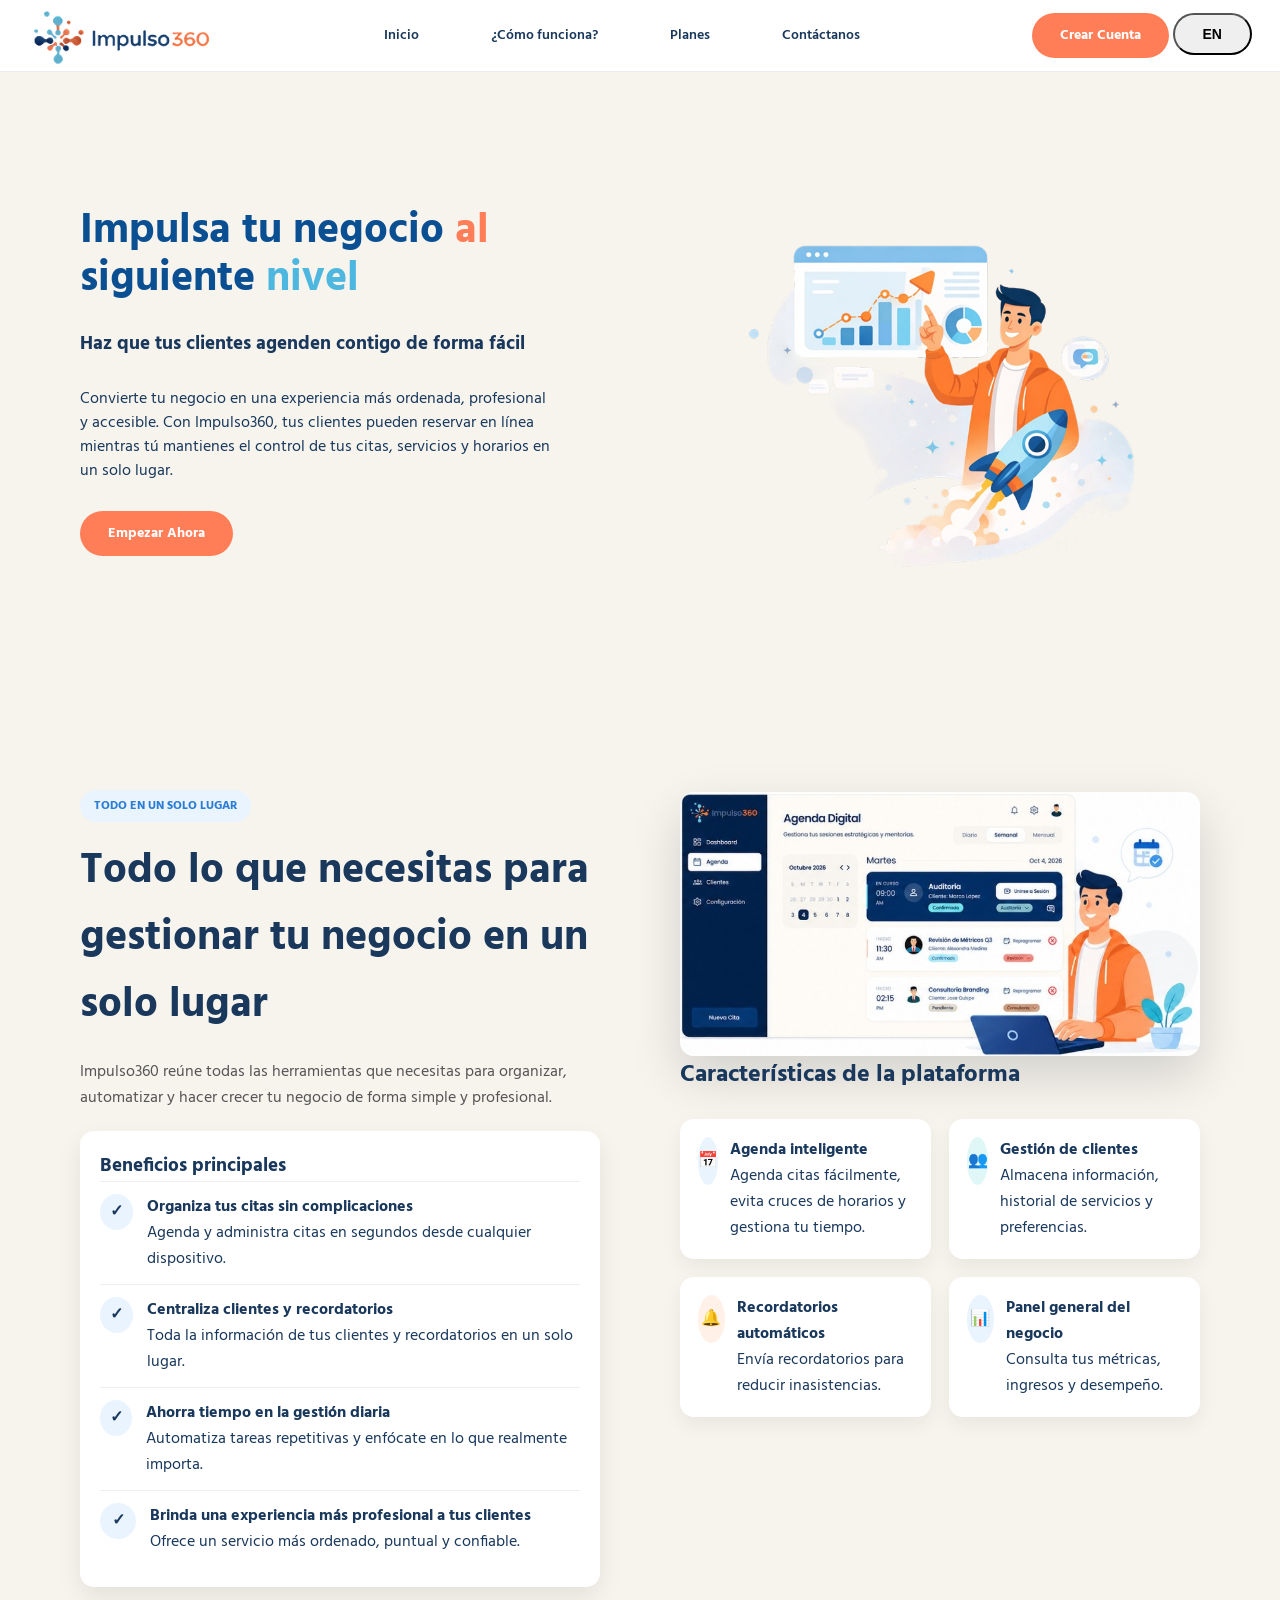
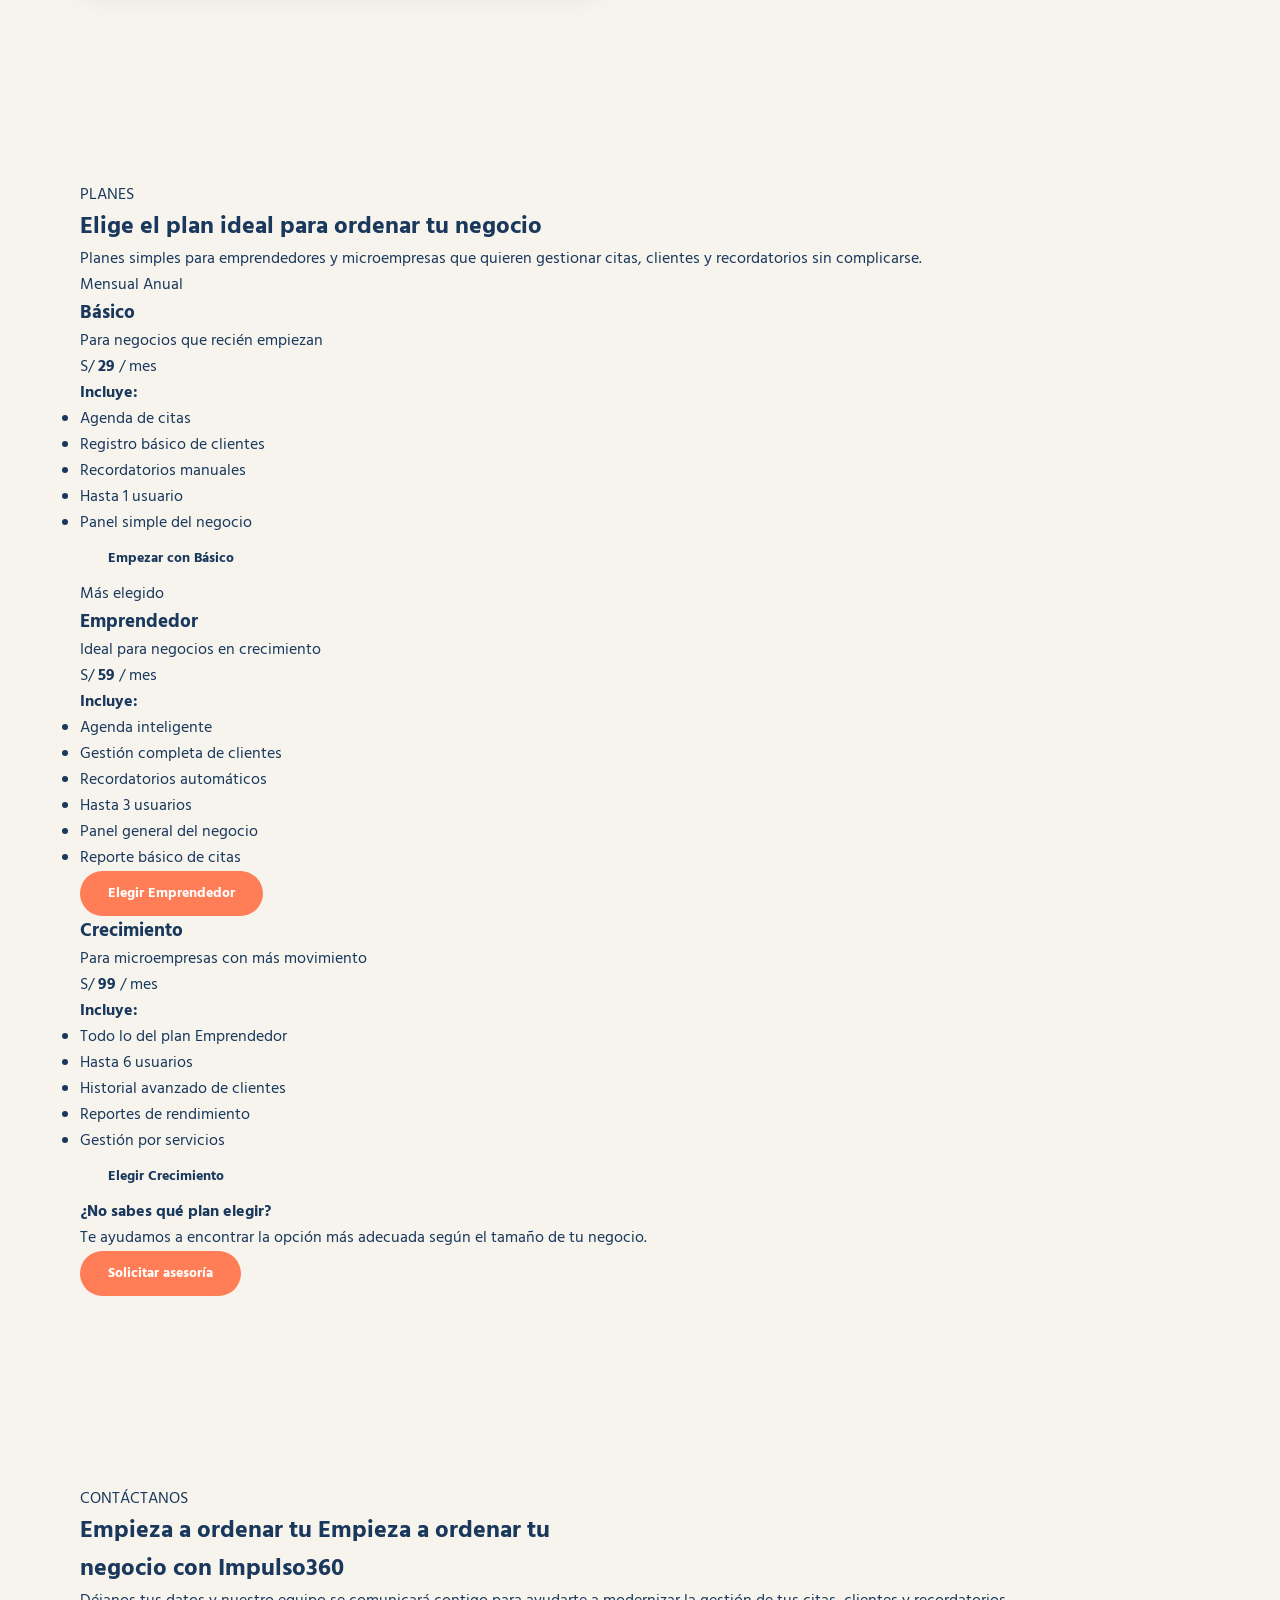
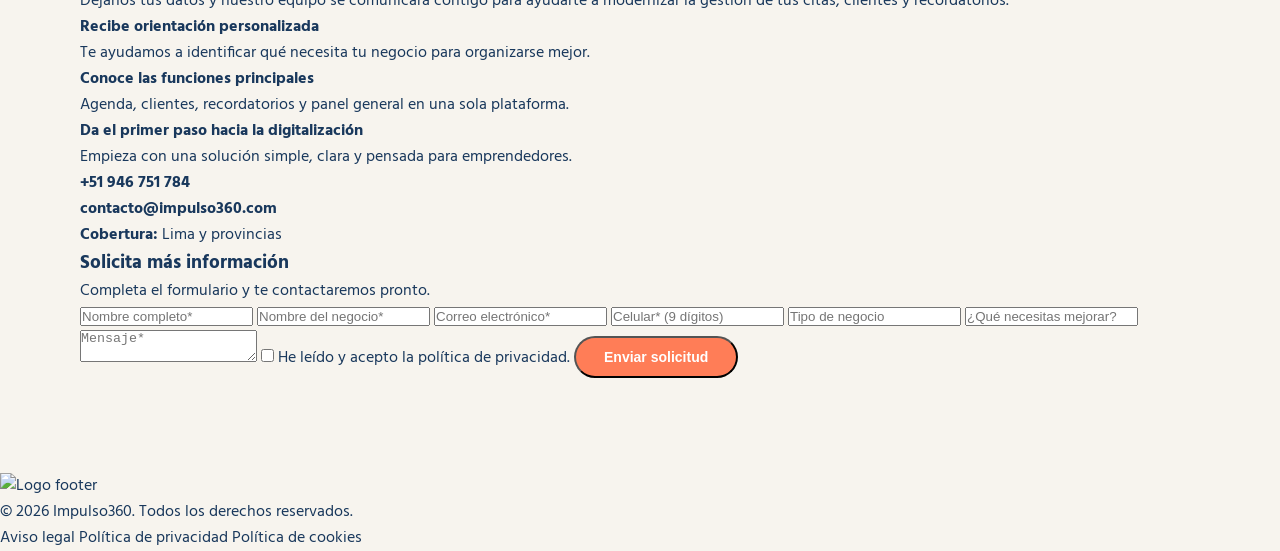
==== index.html @ ff47ceb7 "feat(conection): connected the landing page with the app" ====
<!DOCTYPE html>
<html lang="es">
<head>
  <meta charset="UTF-8" />
  <meta name="viewport" content="width=device-width, initial-scale=1.0" />
  <title>Impulso360</title>
  <link href="https://fonts.googleapis.com/css2?family=Inter:wght@400;600;700;800&display=swap" rel="stylesheet">

  <link rel="stylesheet" href="iniciolanding.css" />
</head>

<body>

  <header class="header">
    <div class="logo">
      <img src="assets/img/logoimpulso360azul.png" alt="Logo Impulso360">
    </div>

    <nav class="nav">
      <a href="#inicio" data-i18n="nav_home">Inicio</a>
      <a href="#como-funciona" data-i18n="nav_how">¿Cómo funciona?</a>
      <a href="#planes" data-i18n="nav_plans">Planes</a>
      <a href="#contactanos" data-i18n="nav_contact">Contáctanos</a>
    </nav>

    <div class="header-actions">
      <a href="https://impulso360-frontend.vercel.app/login" class="btn btn-primary" data-i18n="btn_signup">Crear Cuenta</a>
      <button id="lang-toggle" class="btn btn-outline" type="button" onclick="toggleLanguage()">EN</button>
      
    </div>
  </header>

  <main>

    <section class="hero section" id="inicio">
      <div class="hero-text">
        <h1>
          <span data-i18n="hero_title_1">Impulsa tu negocio</span>
          <span class="accent-orange" data-i18n="hero_accent_al">al</span><br>
          <span data-i18n="hero_title_2">siguiente</span>
          <span class="accent-cyan" data-i18n="hero_accent_lvl">nivel</span>
        </h1>

        <h3 data-i18n="hero_subtitle">Haz que tus clientes agenden contigo de forma fácil</h3>

        <p data-i18n="hero_desc">
          Convierte tu negocio en una experiencia más ordenada, profesional y accesible. Con Impulso360, tus clientes pueden reservar en línea mientras tú mantienes el control de tus citas, servicios y horarios en un solo lugar.
        </p>

        <a href="#contactanos" class="btn btn-primary" data-i18n="btn_start">Empezar Ahora</a>
      </div>

      <div class="hero-image">
        <img src="assets/img/iniciolandingilustracionimpulso360.png" alt="Imagen principal">
      </div>
    </section>

    <section class="info" id="como-funciona">
      <div class="left">
        <span class="pill" data-i18n="pill_label">TODO EN UN SOLO LUGAR</span>

        <h1 class="title" data-i18n="info_title">
          Todo lo que necesitas para gestionar tu negocio en un solo lugar
        </h1>

        <p class="desc" data-i18n="info_desc">
          Impulso360 reúne todas las herramientas que necesitas para organizar, automatizar y hacer crecer tu negocio de forma simple y profesional.
        </p>

        <div class="card">
          <h3 data-i18n="benefits_heading">Beneficios principales</h3>

          <div class="item">
            <div class="check">✓</div>
            <div>
              <strong data-i18n="benefit_1_title">Organiza tus citas sin complicaciones</strong>
              <p data-i18n="benefit_1_text">Agenda y administra citas en segundos desde cualquier dispositivo.</p>
            </div>
          </div>

          <div class="item">
            <div class="check">✓</div>
            <div>
              <strong data-i18n="benefit_2_title">Centraliza clientes y recordatorios</strong>
              <p data-i18n="benefit_2_text">Toda la información de tus clientes y recordatorios en un solo lugar.</p>
            </div>
          </div>

          <div class="item">
            <div class="check">✓</div>
            <div>
              <strong data-i18n="benefit_3_title">Ahorra tiempo en la gestión diaria</strong>
              <p data-i18n="benefit_3_text">Automatiza tareas repetitivas y enfócate en lo que realmente importa.</p>
            </div>
          </div>

          <div class="item">
            <div class="check">✓</div>
            <div>
              <strong data-i18n="benefit_4_title">Brinda una experiencia más profesional a tus clientes</strong>
              <p data-i18n="benefit_4_text">Ofrece un servicio más ordenado, puntual y confiable.</p>
            </div>
          </div>
        </div>
      </div>

      <div class="right">
        <img src="assets/img/mockup.jpeg" class="mockup" alt="Mockup de la plataforma">

        <h2 data-i18n="features_heading">Características de la plataforma</h2>

        <div class="features">
          <div class="f">
            <div class="icon blue">📅</div>
            <div>
              <strong data-i18n="feature_1_title">Agenda inteligente</strong>
              <p data-i18n="feature_1_text">Agenda citas fácilmente, evita cruces de horarios y gestiona tu tiempo.</p>
            </div>
          </div>

          <div class="f">
            <div class="icon teal">👥</div>
            <div>
              <strong data-i18n="feature_2_title">Gestión de clientes</strong>
              <p data-i18n="feature_2_text">Almacena información, historial de servicios y preferencias.</p>
            </div>
          </div>

          <div class="f">
            <div class="icon orange">🔔</div>
            <div>
              <strong data-i18n="feature_3_title">Recordatorios automáticos</strong>
              <p data-i18n="feature_3_text">Envía recordatorios para reducir inasistencias.</p>
            </div>
          </div>

          <div class="f">
            <div class="icon blue">📊</div>
            <div>
              <strong data-i18n="feature_4_title">Panel general del negocio</strong>
              <p data-i18n="feature_4_text">Consulta tus métricas, ingresos y desempeño.</p>
            </div>
          </div>
        </div>
      </div>
    </section>

    <section class="plans section" id="planes">
      <div class="plans-header">
        <span class="section-label" data-i18n="section_plans">PLANES</span>

        <h2 data-i18n="plans_title">Elige el plan ideal para ordenar tu negocio</h2>

        <p data-i18n="plans_desc">
          Planes simples para emprendedores y microempresas que quieren gestionar citas, clientes y recordatorios sin complicarse.
        </p>

        <div class="toggle">
          <span class="active" data-i18n="toggle_monthly">Mensual</span>
          <span data-i18n="toggle_annual">Anual</span>
        </div>
      </div>

      <div class="plans-grid">
        <div class="plan-card">
          <h3 data-i18n="plan_basic_name">Básico</h3>
          <p data-i18n="plan_basic_tagline">Para negocios que recién empiezan</p>

          <div class="price">
            S/ <strong data-i18n="plan_basic_price">29</strong> <span data-i18n="plan_basic_period">/ mes</span>
          </div>

          <h4>Incluye:</h4>
          <ul>
            <li data-i18n="plan_basic_1">Agenda de citas</li>
            <li data-i18n="plan_basic_2">Registro básico de clientes</li>
            <li data-i18n="plan_basic_3">Recordatorios manuales</li>
            <li data-i18n="plan_basic_4">Hasta 1 usuario</li>
            <li data-i18n="plan_basic_5">Panel simple del negocio</li>
          </ul>

          <a href="#contactanos" class="btn btn-outline" data-i18n="btn_basic">Empezar con Básico</a>
        </div>

        <div class="plan-card featured">
          <span class="badge" data-i18n="plan_pro_badge">Más elegido</span>

          <h3 data-i18n="plan_pro_name">Emprendedor</h3>
          <p data-i18n="plan_pro_tagline">Ideal para negocios en crecimiento</p>

          <div class="price">
            S/ <strong data-i18n="plan_pro_price">59</strong> <span data-i18n="plan_pro_period">/ mes</span>
          </div>

          <h4>Incluye:</h4>
          <ul>
            <li data-i18n="plan_pro_1">Agenda inteligente</li>
            <li data-i18n="plan_pro_2">Gestión completa de clientes</li>
            <li data-i18n="plan_pro_3">Recordatorios automáticos</li>
            <li data-i18n="plan_pro_4">Hasta 3 usuarios</li>
            <li data-i18n="plan_pro_5">Panel general del negocio</li>
            <li data-i18n="plan_pro_6">Reporte básico de citas</li>
          </ul>

          <a href="#contactanos" class="btn btn-primary" data-i18n="btn_pro">Elegir Emprendedor</a>
        </div>

        <div class="plan-card">
          <h3 data-i18n="plan_grow_name">Crecimiento</h3>
          <p data-i18n="plan_grow_tagline">Para microempresas con más movimiento</p>

          <div class="price">
            S/ <strong data-i18n="plan_grow_price">99</strong> <span data-i18n="plan_grow_period">/ mes</span>
          </div>

          <h4>Incluye:</h4>
          <ul>
            <li data-i18n="plan_grow_1">Todo lo del plan Emprendedor</li>
            <li data-i18n="plan_grow_2">Hasta 6 usuarios</li>
            <li data-i18n="plan_grow_3">Historial avanzado de clientes</li>
            <li data-i18n="plan_grow_4">Reportes de rendimiento</li>
            <li data-i18n="plan_grow_5">Gestión por servicios</li>
          </ul>

          <a href="#contactanos" class="btn btn-outline" data-i18n="btn_grow">Elegir Crecimiento</a>
        </div>
      </div>

      <div class="help-box">
        <div class="help-icon"></div>
        <div class="help-text">
          <h4 data-i18n="help_title">¿No sabes qué plan elegir?</h4>
          <p data-i18n="help_desc">Te ayudamos a encontrar la opción más adecuada según el tamaño de tu negocio.</p>
        </div>
        <a href="#contactanos" class="btn btn-primary" data-i18n="btn_advisory">Solicitar asesoría</a>
      </div>
    </section>

    <section class="contact section" id="contactanos">
      <div class="contact-left">
        <span class="section-label" data-i18n="section_contact">CONTÁCTANOS</span>

          
        <h2 data-i18n="contact_title_1">Empieza a ordenar tu </span> Empieza a ordenar tu<br></h2>
        <h2 data-i18n="contact_title_2">negocio con Impulso360</h2> 


        <p data-i18n="contact_desc">
          Déjanos tus datos y nuestro equipo se comunicará contigo para ayudarte a modernizar la gestión de tus citas, clientes y recordatorios.
        </p>

        <div class="info-card">
          <div class="info-item">
            <div class="info-icon"></div>
            <div>
              <h4 data-i18n="contact_info_1_title">Recibe orientación personalizada</h4>
              <p data-i18n="contact_info_1_text">Te ayudamos a identificar qué necesita tu negocio para organizarse mejor.</p>
            </div>
          </div>

          <div class="info-item">
            <div class="info-icon"></div>
            <div>
              <h4 data-i18n="contact_info_2_title">Conoce las funciones principales</h4>
              <p data-i18n="contact_info_2_text">Agenda, clientes, recordatorios y panel general en una sola plataforma.</p>
            </div>
          </div>

          <div class="info-item">
            <div class="info-icon"></div>
            <div>
              <h4 data-i18n="contact_info_3_title">Da el primer paso hacia la digitalización</h4>
              <p data-i18n="contact_info_3_text">Empieza con una solución simple, clara y pensada para emprendedores.</p>
            </div>
          </div>
        </div>

        <div class="contact-data">
          <p><strong data-i18n="contact_phone">+51 946 751 784</strong></p>
          <p><strong data-i18n="contact_email">contacto@impulso360.com</strong></p>
          <p>
            <strong data-i18n="contact_coverage">Cobertura:</strong>
            <span data-i18n="contact_coverage_val">Lima y provincias</span>
          </p>
        </div>
      </div>

      <form class="contact-form">
        <h3 data-i18n="form_heading">Solicita más información</h3>
        <p data-i18n="form_subheading">Completa el formulario y te contactaremos pronto.</p>

        <input type="text" data-i18n="form_name" placeholder="Nombre completo*">
        <input type="text" data-i18n="form_business" placeholder="Nombre del negocio*">
        <input type="email" data-i18n="form_email" placeholder="Correo electrónico*">
        <input type="tel" data-i18n="form_phone" placeholder="Celular* (9 dígitos)">
        <input type="text" data-i18n="form_type" placeholder="Tipo de negocio">
        <input type="text" data-i18n="form_need" placeholder="¿Qué necesitas mejorar?">
        <textarea data-i18n="form_message" placeholder="Mensaje*"></textarea>

        <label class="checkbox">
          <input type="checkbox">
          <span data-i18n="form_privacy">He leído y acepto la política de privacidad.</span>
        </label>

        <button type="submit" class="btn btn-primary btn-full" data-i18n="btn_send">Enviar solicitud</button>
      </form>
    </section>

  </main>

  <footer class="footer">
    <div class="footer-logo">
      <img src="assets/img/logo2.png" alt="Logo footer">
    </div>

    <p data-i18n="footer_copy">© 2026 Impulso360. Todos los derechos reservados.</p>

    <div class="footer-links">
      <a href="#" data-i18n="footer_legal">Aviso legal</a>
      <a href="#" data-i18n="footer_privacy">Política de privacidad</a>
      <a href="#" data-i18n="footer_cookies">Política de cookies</a>
    </div>
  </footer>

  <script src="i18n.js"></script>
</body>
</html>
---- iniciolanding.css ----
/* ========================= */
/* FUENTE */
/* ========================= */
@import url('https://fonts.googleapis.com/css2?family=Hind:wght@300;400;500;600;700&display=swap');

:root {
  --blue: #0b4f93;
  --cyan: #4eb7df;
  --orange: #ff7d57;
  --cream: #f7f4ee;
  --text: #19385c;
  --white: #ffffff;
}

/* ========================= */
/* RESET */
/* ========================= */
* {
  margin: 0;
  padding: 0;
  box-sizing: border-box;
}

html {
  scroll-behavior: smooth;
}

body {
  font-family: 'Hind', sans-serif;
  background: var(--cream);
  color: var(--text);
}

img {
  display: block;
  max-width: 100%;
}

a {
  text-decoration: none;
  color: inherit;
}

/* ========================= */
/* HEADER */
/* ========================= */
.header {
  height: 72px;
  background: var(--white);
  border-bottom: 1px solid #e9edf2;
  display: flex;
  align-items: center;
  justify-content: space-between;
  padding: 0 28px;
}

.logo {
  width: 185px;
}

.nav {
  display: flex;
  gap: 72px;
  font-size: 14px;
  font-weight: 600;
}

.nav a:hover {
  color: var(--orange);
}

/* ========================= */
/* BOTONES */
/* ========================= */
.btn {
  display: inline-flex;
  align-items: center;
  justify-content: center;
  border-radius: 24px;
  font-weight: 700;
  font-size: 14px;
  padding: 11px 28px;
}

.btn-primary {
  background: var(--orange);
  color: #fff;
}

/* ========================= */
/* HERO (SECCIÓN 1) */
/* ========================= */
.section {
  padding: 95px 80px;
}

.hero {
  display: grid;
  grid-template-columns: 1fr 1fr;
  align-items: center;
  gap: 60px;
  min-height: 620px;
}

.hero-text {
  max-width: 470px;
}

.hero h1 {
  font-size: 42px;
  line-height: 1.12;
  margin-bottom: 26px;
  color: var(--blue);
}

.hero h3 {
  font-size: 19px;
  margin-bottom: 28px;
}

.hero p {
  font-size: 16px;
  line-height: 1.5;
  margin-bottom: 28px;
}

.accent-orange { color: var(--orange); }
.accent-cyan { color: var(--cyan); }

.hero-image {
  display: flex;
  justify-content: center;
}

.hero-image img {
  max-width: 430px;
}

/* ===================================================== */
/* SECCIÓN 2 (COMO FUNCIONA) */
/* ===================================================== */

.info {
  display: grid;
  grid-template-columns: 1fr 1fr;
  gap: 80px;
  max-width: 1200px;
  margin: 100px auto;
  padding: 0 40px;
}

/* LEFT */
.pill {
  background: #eaf4ff;
  color: #2b7cd3;
  padding: 6px 14px;
  border-radius: 20px;
  font-size: 12px;
  font-weight: 700;
}

.title {
  font-size: 42px;
  margin: 20px 0;
  font-weight: 800;
}

.grad {
  background: linear-gradient(90deg, #0b4f93, #4eb7df);
  -webkit-background-clip: text;
  color: transparent;
}

.grad2 {
  background: linear-gradient(90deg, #4eb7df, #ff7d57);
  -webkit-background-clip: text;
  color: transparent;
}

.desc {
  margin-bottom: 20px;
  color: #555;
}

/* CARD */
.card {
  background: white;
  border-radius: 14px;
  padding: 20px;
  box-shadow: 0 10px 25px rgba(0,0,0,0.08);
}

.item {
  display: flex;
  gap: 14px;
  padding: 12px 0;
  border-top: 1px solid #eee;
}

.check {
  width: 36px;
  height: 36px;
  background: #eaf4ff;
  border-radius: 50%;
  display: flex;
  align-items: center;
  justify-content: center;
  font-weight: bold;
}

.btn-orange {
  margin-top: 20px;
  background: var(--orange);
  padding: 12px 28px;
  border-radius: 25px;
  border: none;
  color: white;
}

/* RIGHT */
.mockup {
  width: 100%;
  border-radius: 14px;
  box-shadow: 0 20px 50px rgba(0,0,0,0.15);
}

.features {
  display: grid;
  grid-template-columns: 1fr 1fr;
  gap: 18px;
  margin-top: 25px;
}

.f {
  background: white;
  padding: 18px;
  border-radius: 14px;
  display: flex;
  gap: 12px;
  box-shadow: 0 8px 20px rgba(0,0,0,0.06);
}

.icon {
  width: 48px;
  height: 48px;
  border-radius: 50%;
  display:flex;
  align-items:center;
  justify-content:center;
}

.icon.blue { background:#eaf4ff; }
.icon.teal { background:#e0f7f8; }
.icon.orange { background:#fff0e8; }

/* ========================= */
/* RESPONSIVE */
/* ========================= */

@media (max-width: 1024px) {

  .nav {
    display: none;
  }

  .hero {
    grid-template-columns: 1fr;
    text-align: center;
  }

  .info {
    grid-template-columns: 1fr;
  }

}

@media (max-width: 600px) {

  .hero h1 {
    font-size: 34px;
  }

  .title {
    font-size: 32px;
  }

}
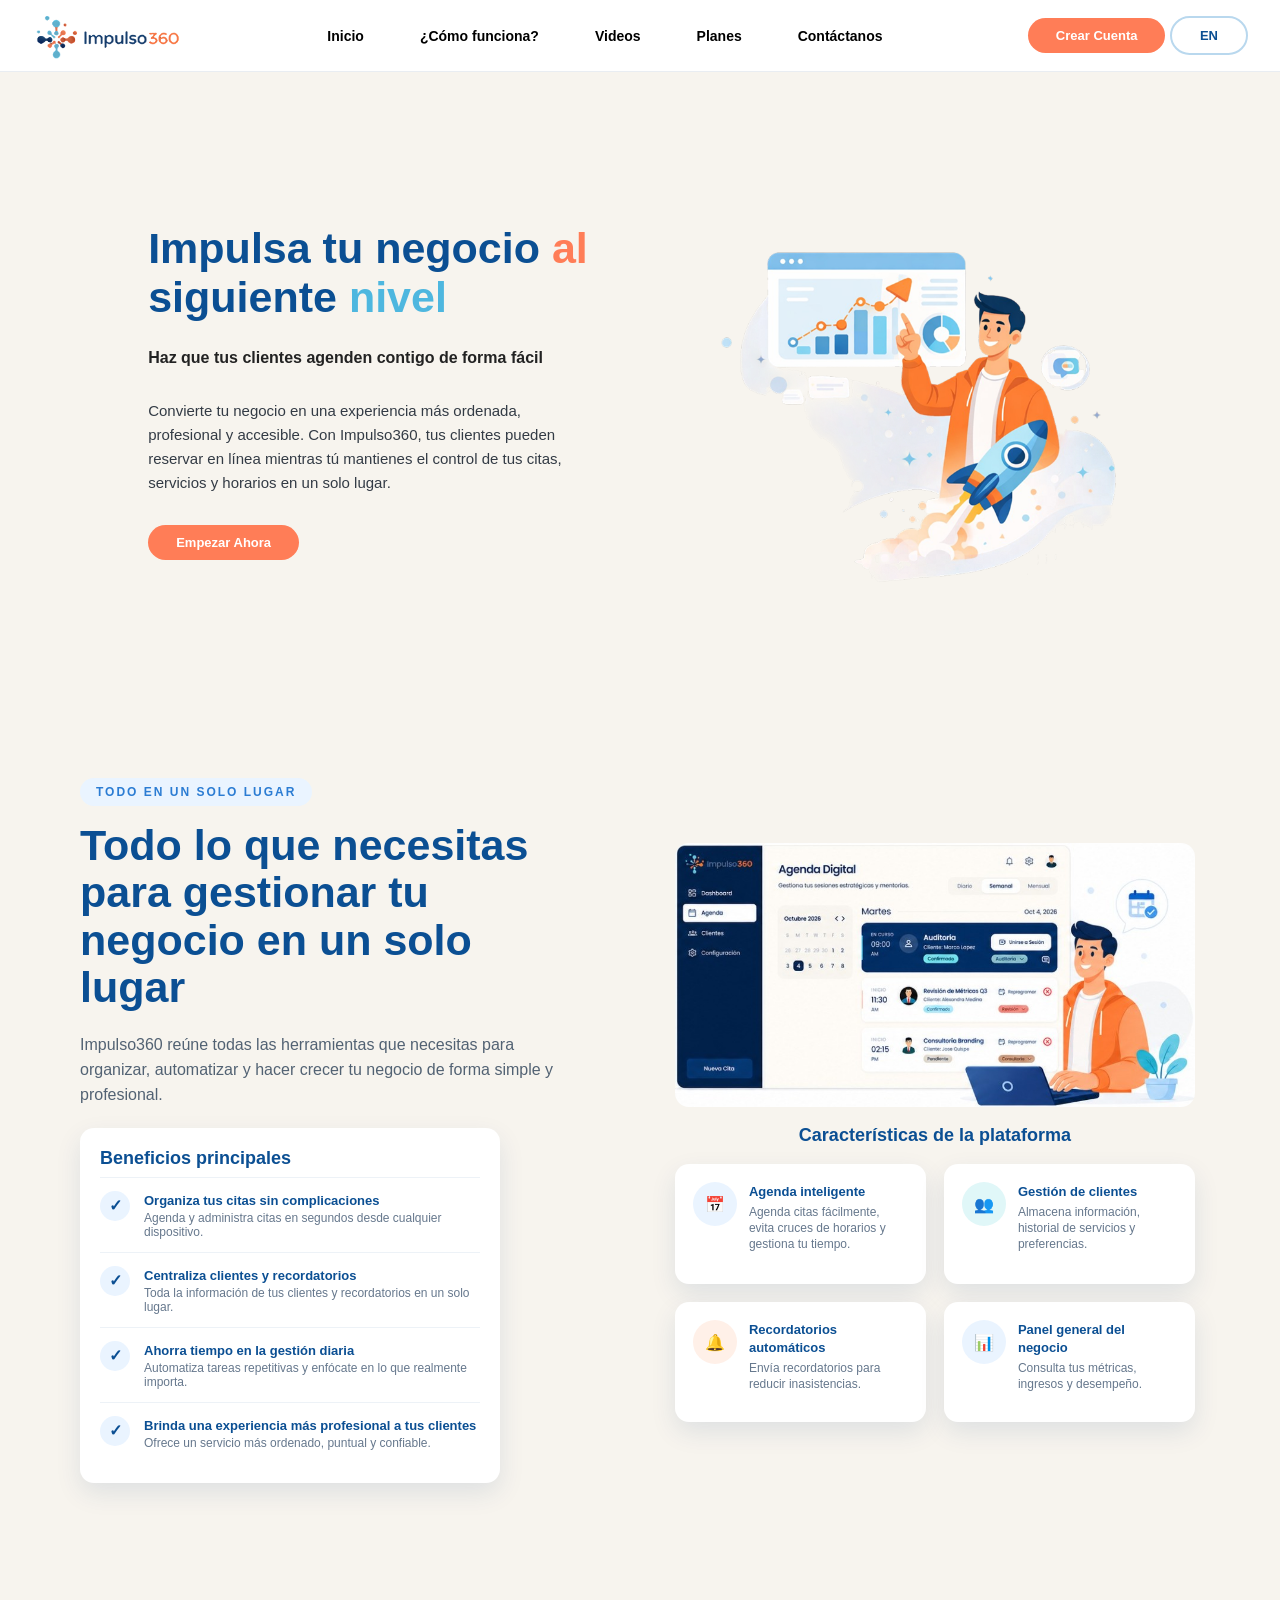
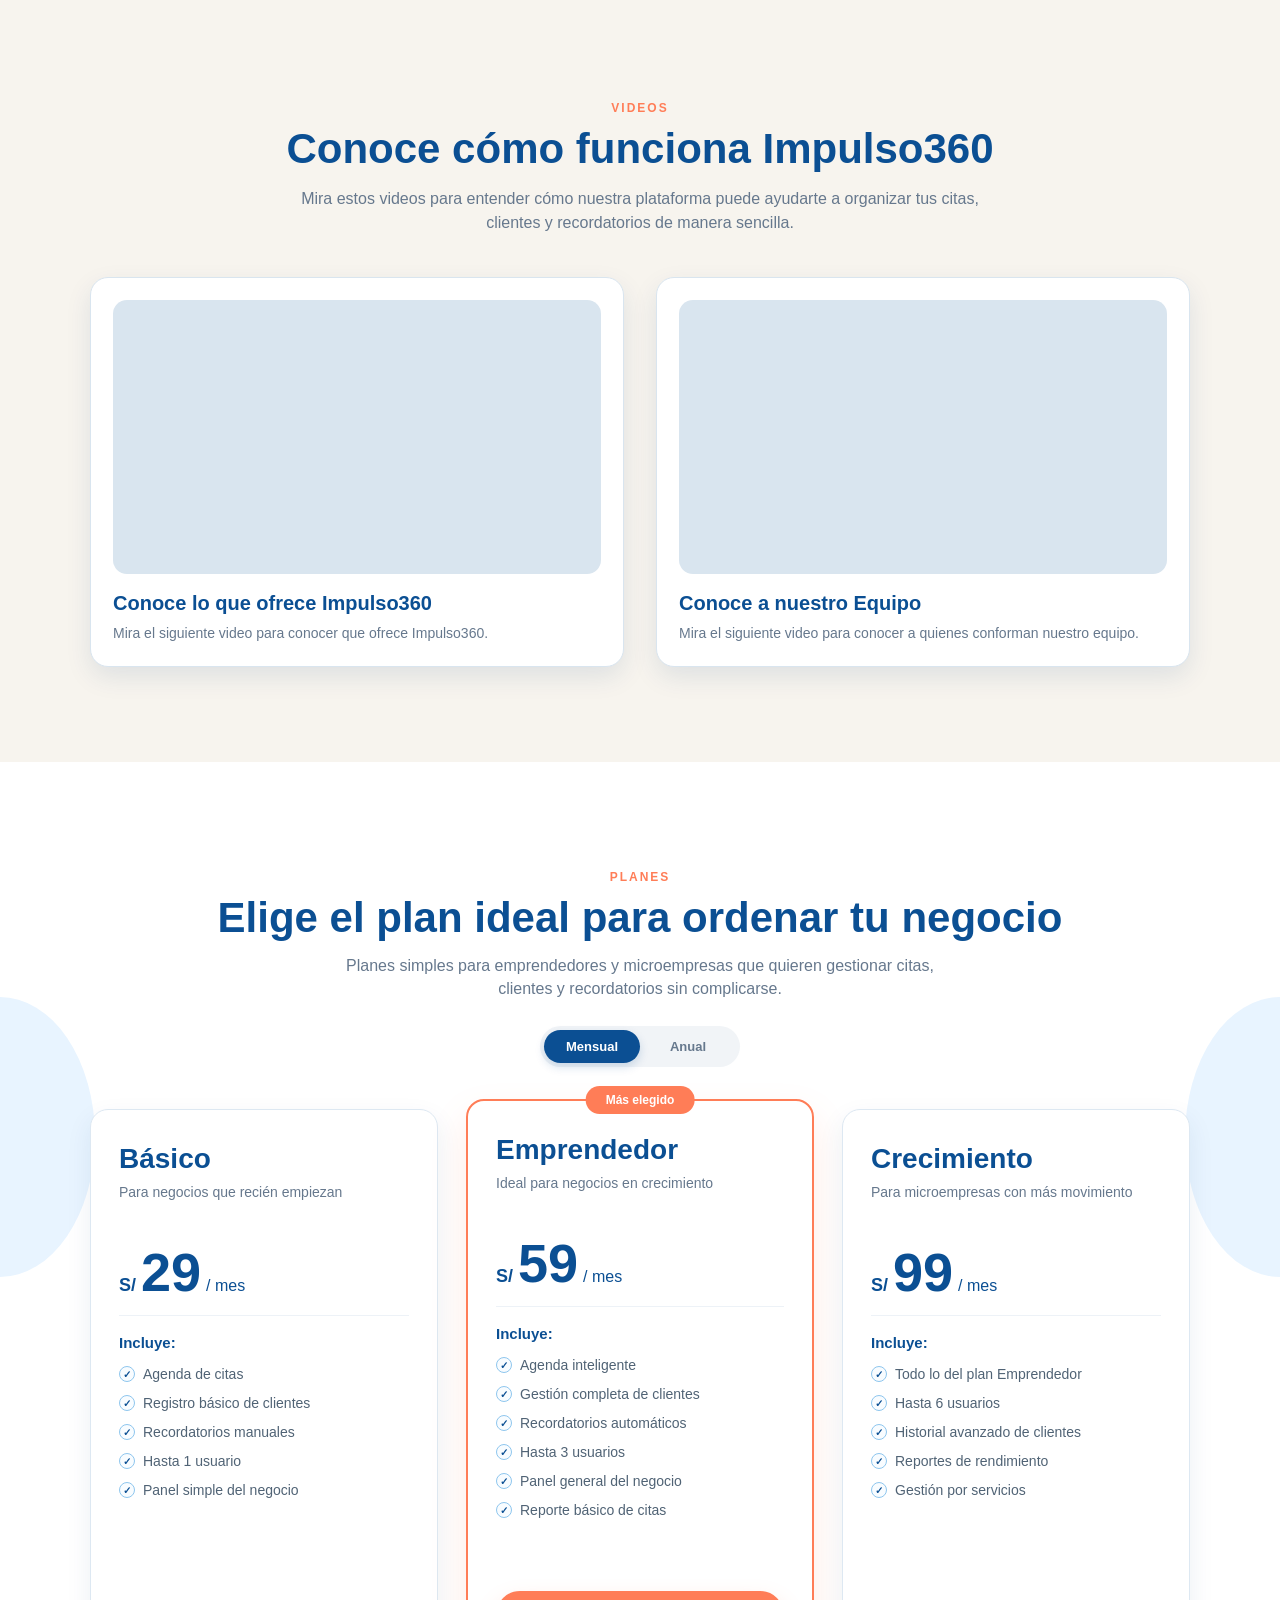
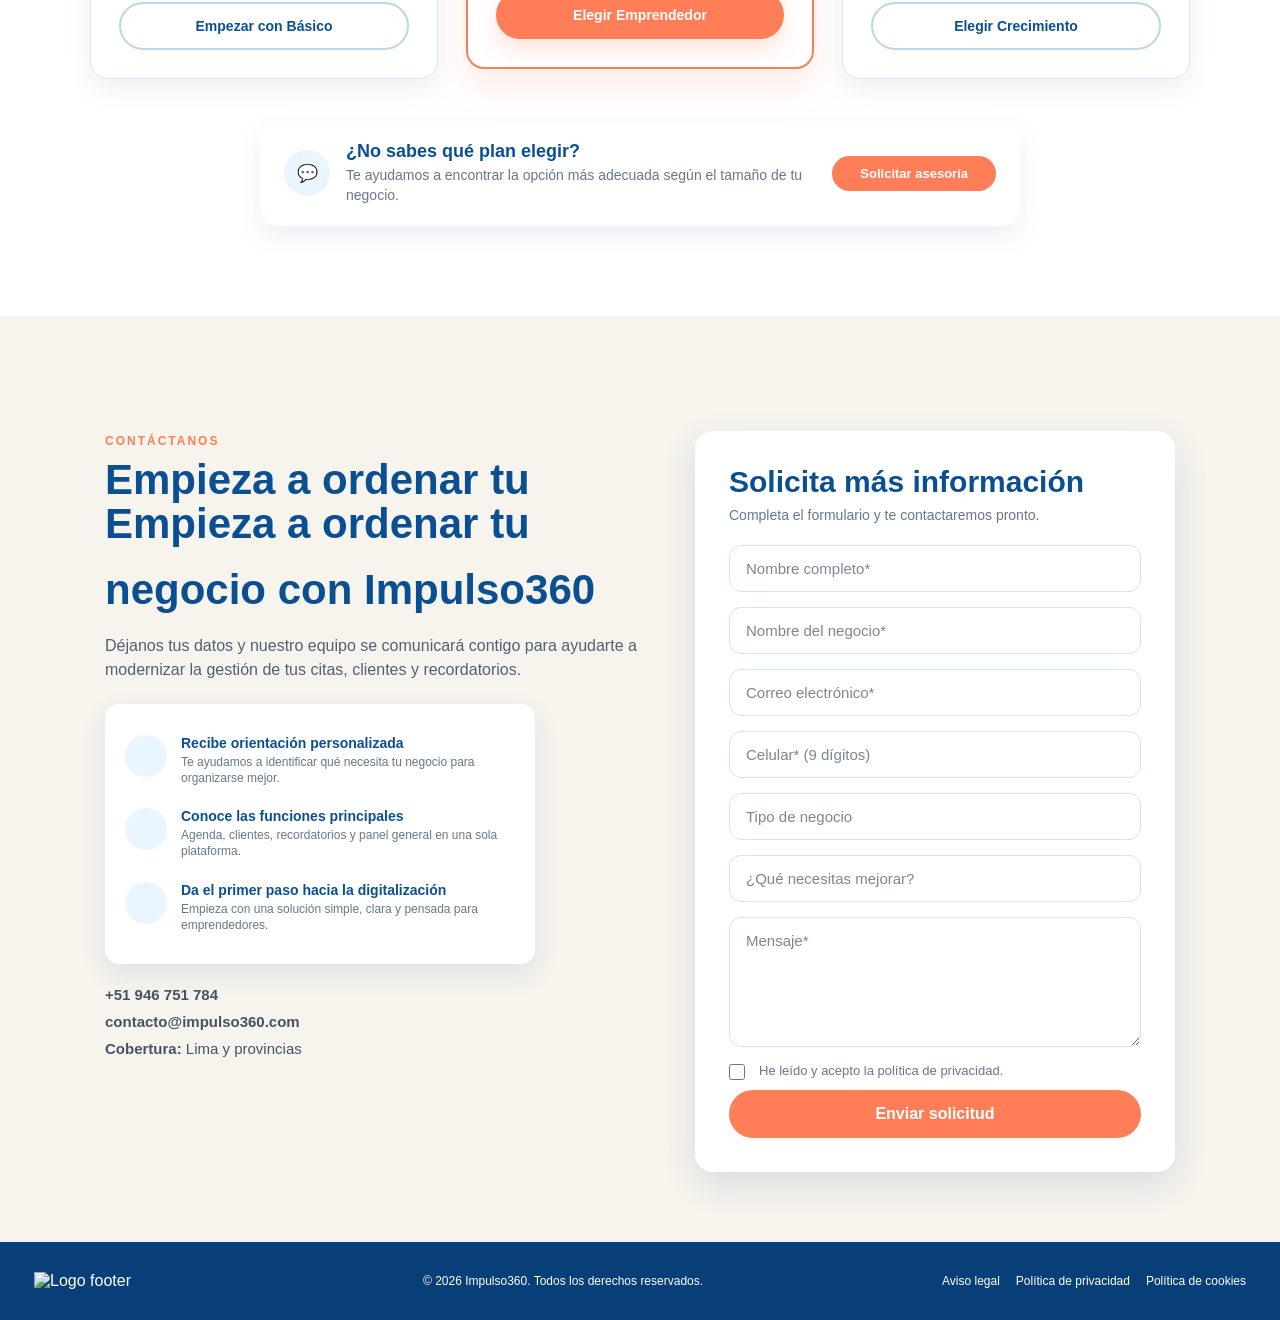
==== commit 1d9405ae: "feat: add videos" ====
--- a/index.html
+++ b/index.html
@@ -20,6 +20,7 @@
     <nav class="nav">
       <a href="#inicio" data-i18n="nav_home">Inicio</a>
       <a href="#como-funciona" data-i18n="nav_how">¿Cómo funciona?</a>
+       <a href="#videos">Videos</a>
       <a href="#planes" data-i18n="nav_plans">Planes</a>
       <a href="#contactanos" data-i18n="nav_contact">Contáctanos</a>
     </nav>
@@ -145,6 +146,36 @@
         </div>
       </div>
     </section>
+
+<section class="videos-section section" id="videos">
+  <div class="videos-header">
+    <span class="section-label">VIDEOS</span>
+    <h2>Conoce cómo funciona Impulso360</h2>
+    <p>
+      Mira estos videos para entender cómo nuestra plataforma puede ayudarte a organizar tus citas,
+      clientes y recordatorios de manera sencilla.
+    </p>
+  </div>
+
+  <div class="videos-grid">
+    <div class="video-card">
+      <div class="video-wrapper">
+        <iframe width="560" height="315" src="https://www.youtube.com/embed/VxOny58n3Q8?si=53YHRNg4kgoBM_sE" title="YouTube video player" frameborder="0" allow="accelerometer; autoplay; clipboard-write; encrypted-media; gyroscope; picture-in-picture; web-share" referrerpolicy="strict-origin-when-cross-origin" allowfullscreen></iframe>
+      </div>
+      <h3>Conoce lo que ofrece Impulso360 </h3>
+      <p>Mira el siguiente video para conocer que ofrece Impulso360.</p>
+    </div>
+
+    <div class="video-card">
+      <div class="video-wrapper">
+      <iframe width="560" height="315" src="https://www.youtube.com/embed/bwFoSoURo3w?si=z9UStydYWEmjrDrw" title="YouTube video player" frameborder="0" allow="accelerometer; autoplay; clipboard-write; encrypted-media; gyroscope; picture-in-picture; web-share" referrerpolicy="strict-origin-when-cross-origin" allowfullscreen></iframe>
+    </div>
+      <h3>Conoce a nuestro Equipo </h3>
+      <p>Mira el siguiente video para conocer a quienes conforman nuestro equipo.</p>
+    
+     </div>
+  </div>
+</section>
 
     <section class="plans section" id="planes">
       <div class="plans-header">
--- a/iniciolanding.css
+++ b/iniciolanding.css
@@ -1,23 +1,19 @@
-/* ========================= */
-/* FUENTE */
-/* ========================= */
-@import url('https://fonts.googleapis.com/css2?family=Hind:wght@300;400;500;600;700&display=swap');
-
 :root {
   --blue: #0b4f93;
+  --blue-dark: #083f78;
   --cyan: #4eb7df;
   --orange: #ff7d57;
   --cream: #f7f4ee;
   --text: #19385c;
+  --muted: #66788d;
   --white: #ffffff;
-}
-
-/* ========================= */
-/* RESET */
-/* ========================= */
-* {
-  margin: 0;
-  padding: 0;
+  --border: #d9e5ef;
+  --shadow: 0 10px 26px rgba(9, 63, 120, 0.10);
+}
+
+*,
+*::before,
+*::after {
   box-sizing: border-box;
 }
 
@@ -26,60 +22,82 @@
 }
 
 body {
-  font-family: 'Hind', sans-serif;
+  margin: 0;
+  font-family: 'Inter', sans-serif;
   background: var(--cream);
   color: var(--text);
 }
 
 img {
+  max-width: 100%;
   display: block;
-  max-width: 100%;
-}
-
-a {
-  text-decoration: none;
-  color: inherit;
-}
-
-/* ========================= */
-/* HEADER */
-/* ========================= */
+}
+
 .header {
   height: 72px;
-  background: var(--white);
+  background: #fff;
   border-bottom: 1px solid #e9edf2;
   display: flex;
   align-items: center;
   justify-content: space-between;
-  padding: 0 28px;
+  padding: 0 32px;
+  position: sticky;
+  top: 0;
+  z-index: 20;
 }
 
 .logo {
-  width: 185px;
+  width: 150px;
+}
+
+.logo img {
+  width: 100%;
+  height: auto;
 }
 
 .nav {
   display: flex;
-  gap: 72px;
+  gap: 56px;
   font-size: 14px;
-  font-weight: 600;
+  font-weight: 700;
+  color: #1f2b38;
+}
+
+.nav a {
+  color: #000;
+  text-decoration: none;
+  font-weight: 700;
+}
+
+.nav a:visited,
+.nav a:active,
+.nav a:focus {
+  color: #000;
+  text-decoration: none;
+  outline: none;
 }
 
 .nav a:hover {
-  color: var(--orange);
-}
-
-/* ========================= */
-/* BOTONES */
-/* ========================= */
+  color: #000;
+  text-decoration: none;
+}
+
 .btn {
   display: inline-flex;
   align-items: center;
   justify-content: center;
-  border-radius: 24px;
-  font-weight: 700;
-  font-size: 14px;
-  padding: 11px 28px;
+  border-radius: 999px;
+  font-weight: 800;
+  font-size: 13px;
+  padding: 10px 28px;
+  border: none;
+  cursor: pointer;
+  text-decoration: none;
+  transition: transform 0.2s ease, box-shadow 0.2s ease, background 0.2s ease, border-color 0.2s ease;
+}
+
+.btn:hover {
+  transform: translateY(-1px);
 }
 
 .btn-primary {
@@ -87,148 +105,205 @@
   color: #fff;
 }
 
-/* ========================= */
-/* HERO (SECCIÓN 1) */
-/* ========================= */
+.btn-primary:hover {
+  background: #f9734c;
+  box-shadow: 0 10px 22px rgba(255, 125, 87, 0.22);
+}
+
+.btn-outline {
+  border: 2px solid #b9d8ee;
+  color: var(--blue);
+  background: #fff;
+}
+
+.btn-outline:hover {
+  background: #f6fbff;
+  border-color: #8ec6ee;
+}
+
+.btn-full {
+  width: 100%;
+}
+
 .section {
-  padding: 95px 80px;
+  padding: 80px 80px;
 }
 
 .hero {
   display: grid;
-  grid-template-columns: 1fr 1fr;
+  grid-template-columns: minmax(0, 1fr) minmax(0, 1fr);
   align-items: center;
-  gap: 60px;
-  min-height: 620px;
+  min-height: 640px;
+  max-width: 1200px;
+  margin: 0 auto;
+  gap: 48px;
 }
 
 .hero-text {
-  max-width: 470px;
+  max-width: 500px;
+  margin: 0 auto;
 }
 
 .hero h1 {
-  font-size: 42px;
+  font-size: 43px;
   line-height: 1.12;
-  margin-bottom: 26px;
-  color: var(--blue);
+  color: var(--blue);
+  margin: 0 0 28px;
+  font-weight: 800;
 }
 
 .hero h3 {
-  font-size: 19px;
-  margin-bottom: 28px;
+  font-size: 16px;
+  margin: 0 0 32px;
+  font-weight: 800;
+  color: #222;
 }
 
 .hero p {
-  font-size: 16px;
-  line-height: 1.5;
-  margin-bottom: 28px;
-}
-
-.accent-orange { color: var(--orange); }
-.accent-cyan { color: var(--cyan); }
+  font-size: 15px;
+  line-height: 1.6;
+  color: #333b45;
+  margin: 0 0 30px;
+  max-width: 430px;
+}
+
+.accent-orange {
+  color: var(--orange);
+}
+
+.accent-cyan {
+  color: var(--cyan);
+}
 
 .hero-image {
   display: flex;
   justify-content: center;
+  align-items: center;
 }
 
 .hero-image img {
-  max-width: 430px;
-}
-
-/* ===================================================== */
-/* SECCIÓN 2 (COMO FUNCIONA) */
-/* ===================================================== */
+  width: 100%;
+  max-width: 440px;
+}
 
 .info {
   display: grid;
-  grid-template-columns: 1fr 1fr;
-  gap: 80px;
+  grid-template-columns: minmax(0, 1fr) minmax(0, 1.05fr);
+  gap: 85px;
   max-width: 1200px;
-  margin: 100px auto;
+  margin: 70px auto 120px;
   padding: 0 40px;
-}
-
-/* LEFT */
+  align-items: center;
+}
+
 .pill {
   background: #eaf4ff;
   color: #2b7cd3;
-  padding: 6px 14px;
+  padding: 7px 16px;
   border-radius: 20px;
   font-size: 12px;
-  font-weight: 700;
+  font-weight: 800;
+  letter-spacing: 2px;
 }
 
 .title {
-  font-size: 42px;
-  margin: 20px 0;
-  font-weight: 800;
+  font-size: 43px;
+  line-height: 1.1;
+  margin: 22px 0;
+  font-weight: 800;
+  color: var(--blue);
 }
 
 .grad {
-  background: linear-gradient(90deg, #0b4f93, #4eb7df);
+  background: linear-gradient(90deg, #0b4f93, #4eb7df, #d99586);
   -webkit-background-clip: text;
   color: transparent;
 }
 
 .grad2 {
-  background: linear-gradient(90deg, #4eb7df, #ff7d57);
-  -webkit-background-clip: text;
-  color: transparent;
+  color: var(--blue);
 }
 
 .desc {
+  max-width: 500px;
   margin-bottom: 20px;
-  color: #555;
-}
-
-/* CARD */
+  color: #526273;
+  line-height: 1.55;
+}
+
 .card {
   background: white;
   border-radius: 14px;
   padding: 20px;
-  box-shadow: 0 10px 25px rgba(0,0,0,0.08);
+  max-width: 420px;
+  box-shadow: var(--shadow);
+}
+
+.card h3 {
+  color: var(--blue);
+  font-size: 18px;
+  margin: 0 0 8px;
 }
 
 .item {
   display: flex;
   gap: 14px;
-  padding: 12px 0;
-  border-top: 1px solid #eee;
+  padding: 13px 0;
+  border-top: 1px solid #edf2f7;
 }
 
 .check {
-  width: 36px;
-  height: 36px;
+  width: 30px;
+  height: 30px;
   background: #eaf4ff;
+  color: var(--blue);
   border-radius: 50%;
   display: flex;
   align-items: center;
   justify-content: center;
-  font-weight: bold;
+  font-weight: 800;
+  flex-shrink: 0;
+}
+
+.item strong {
+  font-size: 13px;
+  color: var(--blue);
+}
+
+.item p {
+  font-size: 12px;
+  color: var(--muted);
+  margin: 2px 0 0;
 }
 
 .btn-orange {
-  margin-top: 20px;
-  background: var(--orange);
-  padding: 12px 28px;
-  border-radius: 25px;
-  border: none;
-  color: white;
-}
-
-/* RIGHT */
+  display: none;
+}
+
+.right {
+  text-align: center;
+}
+
 .mockup {
   width: 100%;
+  max-width: 520px;
+  margin: 0 auto;
   border-radius: 14px;
-  box-shadow: 0 20px 50px rgba(0,0,0,0.15);
+  box-shadow: none;
+}
+
+.right h2 {
+  font-size: 18px;
+  color: var(--blue);
+  margin: 18px 0;
 }
 
 .features {
   display: grid;
-  grid-template-columns: 1fr 1fr;
+  grid-template-columns: repeat(2, minmax(0, 1fr));
   gap: 18px;
-  margin-top: 25px;
+  max-width: 520px;
+  margin: 0 auto;
 }
 
 .f {
@@ -237,51 +312,905 @@
   border-radius: 14px;
   display: flex;
   gap: 12px;
-  box-shadow: 0 8px 20px rgba(0,0,0,0.06);
+  text-align: left;
+  box-shadow: var(--shadow);
+  min-height: 120px;
 }
 
 .icon {
-  width: 48px;
-  height: 48px;
+  width: 44px;
+  height: 44px;
   border-radius: 50%;
-  display:flex;
-  align-items:center;
-  justify-content:center;
-}
-
-.icon.blue { background:#eaf4ff; }
-.icon.teal { background:#e0f7f8; }
-.icon.orange { background:#fff0e8; }
-
-/* ========================= */
-/* RESPONSIVE */
-/* ========================= */
+  display: flex;
+  align-items: center;
+  justify-content: center;
+  flex-shrink: 0;
+}
+
+.icon.blue {
+  background: #eaf4ff;
+}
+
+.icon.teal {
+  background: #e0f7f8;
+}
+
+.icon.orange {
+  background: #fff0e8;
+}
+
+.f strong {
+  font-size: 13px;
+  color: var(--blue);
+}
+
+.f p {
+  font-size: 12px;
+  color: var(--muted);
+  line-height: 1.35;
+  margin: 4px 0 0;
+}
+
+.plans {
+  background: #fff;
+  position: relative;
+  overflow: hidden;
+  padding: 105px 80px 90px;
+}
+
+.plans::before,
+.plans::after {
+  content: "";
+  position: absolute;
+  width: 190px;
+  height: 280px;
+  background: #e8f4ff;
+  border-radius: 50%;
+  top: 235px;
+}
+
+.plans::before {
+  left: -95px;
+}
+
+.plans::after {
+  right: -95px;
+}
+
+.plans-header,
+.plans-grid,
+.help-box {
+  position: relative;
+  z-index: 1;
+}
+
+.plans-header {
+  text-align: center;
+  margin-bottom: 42px;
+}
+
+.section-label {
+  display: inline-block;
+  color: var(--orange);
+  font-size: 12px;
+  font-weight: 800;
+  letter-spacing: 2px;
+  margin-bottom: 10px;
+}
+
+.plans-header h2 {
+  font-size: 42px;
+  line-height: 1.15;
+  color: var(--blue);
+  margin: 0 0 12px;
+  font-weight: 800;
+}
+
+.plans-header h2 span {
+  color: var(--cyan);
+}
+
+.plans-header p {
+  max-width: 640px;
+  margin: 0 auto 26px;
+  font-size: 16px;
+  color: var(--muted);
+  line-height: 1.45;
+}
+
+.toggle {
+  width: 200px;
+  background: #f1f4f7;
+  border-radius: 999px;
+  padding: 4px;
+  display: flex;
+  margin: 0 auto;
+}
+
+.toggle span {
+  flex: 1;
+  text-align: center;
+  padding: 9px 0;
+  border-radius: 999px;
+  font-size: 13px;
+  font-weight: 700;
+  color: var(--muted);
+  cursor: pointer;
+  transition: background 0.2s ease, color 0.2s ease;
+}
+
+.toggle span:hover {
+  color: var(--blue);
+}
+
+.toggle .active {
+  background: var(--blue);
+  color: #fff;
+  box-shadow: 0 4px 10px rgba(11, 79, 147, 0.18);
+}
+
+.plans-grid {
+  display: grid;
+  grid-template-columns: repeat(3, minmax(0, 1fr));
+  gap: 28px;
+  width: 100%;
+  max-width: 1100px;
+  margin: 0 auto;
+  align-items: stretch;
+}
+
+.plan-card {
+  background: #fff;
+  border-radius: 18px;
+  padding: 34px 28px 28px;
+  border: 1px solid #dde8f2;
+  box-shadow: 0 10px 26px rgba(9, 63, 120, 0.08);
+  position: relative;
+  min-height: 570px;
+  display: flex;
+  flex-direction: column;
+  overflow: visible;
+  transition: transform 0.25s ease, box-shadow 0.25s ease, border-color 0.25s ease;
+}
+
+.plan-card:hover {
+  transform: translateY(-8px);
+  box-shadow: 0 18px 36px rgba(9, 63, 120, 0.14);
+  border-color: #bfd7ea;
+}
+
+.plan-card.featured {
+  border: 2px solid var(--orange);
+  transform: translateY(-10px);
+  box-shadow: 0 18px 36px rgba(255, 125, 87, 0.15);
+}
+
+.plan-card.featured:hover {
+  transform: translateY(-14px);
+  box-shadow: 0 22px 42px rgba(255, 125, 87, 0.22);
+}
+
+.badge {
+  position: absolute;
+  top: -15px;
+  left: 50%;
+  transform: translateX(-50%);
+  background: var(--orange);
+  color: #fff;
+  font-size: 12px;
+  font-weight: 800;
+  padding: 7px 20px;
+  border-radius: 999px;
+  white-space: nowrap;
+  z-index: 2;
+}
+
+.plan-card h3 {
+  font-size: 28px;
+  color: var(--blue);
+  margin: 0 0 8px;
+  font-weight: 800;
+  line-height: 1.1;
+}
+
+.plan-card > p {
+  font-size: 14px;
+  color: var(--muted);
+  margin: 0 0 18px;
+  line-height: 1.4;
+  min-height: 44px;
+}
+
+.price {
+  font-size: 18px;
+  font-weight: 800;
+  color: var(--blue);
+  margin-bottom: 18px;
+  border-bottom: 1px solid #edf2f7;
+  padding-bottom: 16px;
+}
+
+.price strong {
+  font-size: 54px;
+  line-height: 1;
+}
+
+.price span {
+  font-size: 16px;
+  font-weight: 500;
+}
+
+.plan-card h4 {
+  font-size: 15px;
+  color: var(--blue);
+  margin: 0 0 14px;
+}
+
+.plan-card ul {
+  list-style: none;
+  margin: 0 0 24px;
+  padding: 0;
+  flex: 1;
+}
+
+.plan-card li {
+  font-size: 14px;
+  color: #506375;
+  margin-bottom: 10px;
+  padding-left: 24px;
+  position: relative;
+  line-height: 1.35;
+}
+
+.plan-card li::before {
+  content: "✓";
+  position: absolute;
+  left: 0;
+  top: 1px;
+  width: 16px;
+  height: 16px;
+  border: 1px solid #8ec6ee;
+  border-radius: 50%;
+  color: var(--blue);
+  font-size: 10px;
+  line-height: 15px;
+  text-align: center;
+  font-weight: 800;
+  background: #f8fcff;
+}
+
+.plan-card .btn {
+  width: 100%;
+  max-width: 100%;
+  margin-top: auto;
+  display: inline-flex;
+  justify-content: center;
+  align-items: center;
+  text-align: center;
+  border-radius: 999px;
+  padding: 14px 18px;
+  font-size: 14px;
+  font-weight: 800;
+  text-decoration: none;
+}
+
+.plan-card .btn:hover {
+  transform: scale(1.02);
+}
+
+.plan-card .btn-outline {
+  border: 2px solid #b9d8ee;
+  color: var(--blue);
+  background: #fff;
+}
+
+.plan-card .btn-outline:hover {
+  background: #f6fbff;
+  border-color: #8ec6ee;
+}
+
+.plan-card .btn-primary {
+  border: 2px solid var(--orange);
+  background: var(--orange);
+  color: #fff;
+  box-shadow: 0 10px 22px rgba(255, 125, 87, 0.22);
+}
+
+.plan-card .btn-primary:hover {
+  background: #f9734c;
+  border-color: #f9734c;
+}
+
+.help-box {
+  max-width: 760px;
+  margin: 42px auto 0;
+  padding: 20px 24px;
+  display: flex;
+  align-items: center;
+  gap: 16px;
+  background: #fff;
+  border-radius: 16px;
+  box-shadow: 0 10px 26px rgba(9, 63, 120, 0.08);
+}
+
+.help-icon {
+  width: 46px;
+  height: 46px;
+  border-radius: 50%;
+  background: #eaf6ff;
+  flex-shrink: 0;
+  position: relative;
+}
+
+.help-icon::after {
+  content: "💬";
+  position: absolute;
+  inset: 0;
+  display: grid;
+  place-items: center;
+  font-size: 17px;
+}
+
+.help-text {
+  flex: 1;
+}
+
+.help-text h4 {
+  font-size: 18px;
+  color: var(--blue);
+  margin: 0 0 4px;
+}
+
+.help-text p {
+  font-size: 14px;
+  color: var(--muted);
+  line-height: 1.4;
+  margin: 0;
+}
+
+.contact {
+  background: var(--cream);
+  display: grid;
+  grid-template-columns: minmax(0, 1fr) minmax(340px, 480px);
+  gap: 40px;
+  align-items: start;
+  padding: 115px 40px 70px;
+  max-width: 1150px;
+  margin: 0 auto;
+  position: relative;
+}
+
+.contact-left {
+  max-width: 560px;
+}
+
+.contact-left h2 {
+  font-size: 42px;
+  line-height: 1.05;
+  color: var(--blue);
+  margin: 0 0 22px;
+  font-weight: 800;
+}
+
+.contact-left h2 span {
+  color: var(--orange);
+}
+
+.contact-left > p {
+  font-size: 16px;
+  line-height: 1.5;
+  color: #4f6174;
+  margin: 0 0 22px;
+  max-width: 570px;
+}
+
+.info-card {
+  background: #fff;
+  max-width: 430px;
+  padding: 20px;
+  margin: 22px 0;
+  border-radius: 14px;
+  box-shadow: var(--shadow);
+}
+
+.info-item {
+  display: flex;
+  gap: 14px;
+  padding: 11px 0;
+}
+
+.info-icon {
+  width: 42px;
+  height: 42px;
+  border-radius: 50%;
+  background: #eaf6ff;
+  flex-shrink: 0;
+}
+
+.info-item h4 {
+  font-size: 14px;
+  color: var(--blue);
+  margin: 0 0 3px;
+}
+
+.info-item p {
+  font-size: 12px;
+  line-height: 1.35;
+  color: var(--muted);
+  margin: 0;
+}
+
+.contact-data p {
+  margin: 0 0 10px;
+  color: #435467;
+  font-size: 15px;
+}
+
+.contact-form {
+  background: #fff;
+  padding: 34px;
+  border-radius: 18px;
+  box-shadow: 0 12px 34px rgba(9, 63, 120, 0.13);
+  width: 100%;
+  max-width: 100%;
+}
+
+.contact-form h3 {
+  font-size: 30px;
+  line-height: 1.1;
+  color: var(--blue);
+  margin: 0 0 8px;
+  font-weight: 800;
+}
+
+.contact-form > p {
+  font-size: 14px;
+  color: var(--muted);
+  margin: 0 0 20px;
+  line-height: 1.4;
+}
+
+.contact-form form {
+  display: flex;
+  flex-direction: column;
+  gap: 12px;
+}
+
+.contact-form input,
+.contact-form select,
+.contact-form textarea {
+  display: block;
+  width: 100%;
+  max-width: 100%;
+  border: 1px solid #d7e3ed;
+  border-radius: 12px;
+  padding: 14px 16px;
+  font-family: inherit;
+  font-size: 15px;
+  color: var(--text);
+  background: #fff;
+  outline: none;
+  margin: 0;
+  margin-bottom: 15px;
+  transition: border-color 0.2s ease, box-shadow 0.2s ease;
+}
+
+.contact-form input::placeholder,
+.contact-form textarea::placeholder {
+  color: #7a8794;
+}
+
+.contact-form input:focus,
+.contact-form select:focus,
+.contact-form textarea:focus {
+  border-color: #8ec6ee;
+  box-shadow: 0 0 0 4px rgba(78, 183, 223, 0.12);
+}
+
+.contact-form textarea {
+  min-height: 130px;
+  resize: vertical;
+}
+
+.checkbox {
+  display: grid;
+  grid-template-columns: 18px 1fr;
+  gap: 12px;
+  align-items: start;
+  font-size: 13px;
+  color: var(--muted);
+  margin: 6px 0;
+}
+
+.checkbox input[type="checkbox"] {
+  width: 16px;
+  height: 16px;
+  margin: 2px 0 0;
+  accent-color: var(--orange);
+}
+
+.checkbox label,
+.checkbox span {
+  line-height: 1.35;
+}
+
+.contact-form .btn,
+.contact-form button {
+  width: 100%;
+  max-width: 100%;
+  display: inline-flex;
+  justify-content: center;
+  align-items: center;
+  text-align: center;
+  border: none;
+  border-radius: 999px;
+  padding: 15px 18px;
+  font-size: 16px;
+  font-weight: 800;
+  background: var(--orange);
+  color: #fff;
+  cursor: pointer;
+  margin-top: 4px;
+  text-decoration: none;
+  transition: transform 0.2s ease, box-shadow 0.2s ease, background 0.2s ease;
+}
+
+.contact-form .btn:hover,
+.contact-form button:hover {
+  background: #f9734c;
+  transform: translateY(-1px);
+  box-shadow: 0 12px 24px rgba(255, 125, 87, 0.22);
+}
+
+.footer {
+  background: var(--blue-dark);
+  min-height: 78px;
+  color: #fff;
+  display: flex;
+  align-items: center;
+  justify-content: space-between;
+  padding: 14px 34px;
+}
+
+.footer-logo {
+  width: 150px;
+}
+
+.footer p,
+.footer-links a {
+  font-size: 12px;
+  color: #fff;
+}
+
+.footer p {
+  margin: 0;
+}
+
+.footer-links {
+  display: flex;
+  gap: 16px;
+}
+
+.footer-links a {
+  text-decoration: none;
+}
+.videos-section {
+  background: var(--cream);
+  padding: 95px 80px;
+}
+
+.videos-header {
+  max-width: 720px;
+  margin: 0 auto 42px;
+  text-align: center;
+}
+
+.videos-header h2 {
+  font-size: 42px;
+  line-height: 1.15;
+  color: var(--blue);
+  margin: 0 0 14px;
+  font-weight: 800;
+}
+
+.videos-header p {
+  font-size: 16px;
+  color: var(--muted);
+  line-height: 1.5;
+  margin: 0 auto;
+}
+
+.videos-grid {
+  display: grid;
+  grid-template-columns: repeat(2, minmax(0, 1fr));
+  gap: 32px;
+  max-width: 1100px;
+  margin: 0 auto;
+}
+
+.video-card {
+  background: var(--white);
+  border-radius: 18px;
+  padding: 22px;
+  box-shadow: var(--shadow);
+  border: 1px solid var(--border);
+  transition: transform 0.25s ease, box-shadow 0.25s ease;
+}
+
+.video-card:hover {
+  transform: translateY(-6px);
+  box-shadow: 0 18px 36px rgba(9, 63, 120, 0.14);
+}
+
+.video-wrapper {
+  width: 100%;
+  aspect-ratio: 16 / 9;
+  border-radius: 14px;
+  overflow: hidden;
+  background: #d9e5ef;
+  margin-bottom: 18px;
+}
+
+.video-wrapper iframe {
+  width: 100%;
+  height: 100%;
+  border: 0;
+  display: block;
+}
+
+.video-card h3 {
+  color: var(--blue);
+  font-size: 20px;
+  margin: 0 0 8px;
+  font-weight: 800;
+}
+
+.video-card p {
+  color: var(--muted);
+  font-size: 14px;
+  line-height: 1.45;
+  margin: 0;
+}
 
 @media (max-width: 1024px) {
-
+  .videos-section {
+    padding: 85px 40px;
+  }
+
+  .videos-grid {
+    grid-template-columns: 1fr;
+    max-width: 680px;
+  }
+}
+
+@media (max-width: 768px) {
+  .videos-section {
+    padding: 75px 20px;
+  }
+
+  .videos-header h2 {
+    font-size: 32px;
+  }
+
+  .videos-header p {
+    font-size: 14px;
+  }
+
+  .video-card {
+    padding: 18px;
+  }
+}
+
+@media (max-width: 480px) {
+  .videos-header h2 {
+    font-size: 28px;
+  }
+
+  .video-card h3 {
+    font-size: 18px;
+  }
+}
+
+@media (max-width: 1024px) {
   .nav {
     display: none;
   }
 
+  .hero,
+  .info,
+  .plans-grid,
+  .contact {
+    grid-template-columns: 1fr;
+  }
+
+  .section {
+    padding: 70px 40px;
+  }
+
   .hero {
+    text-align: center;
+    min-height: auto;
+  }
+
+  .hero-text {
+    max-width: 640px;
+    margin: 0 auto;
+  }
+
+  .hero p {
+    margin-left: auto;
+    margin-right: auto;
+  }
+
+  .info {
+    gap: 50px;
+    margin: 60px auto 90px;
+  }
+
+  .plans {
+    padding: 90px 40px 80px;
+  }
+
+  .plans-grid {
+    max-width: 620px;
+  }
+
+  .plan-card,
+  .plan-card.featured {
+    min-height: auto;
+    transform: none;
+  }
+
+  .plan-card:hover,
+  .plan-card.featured:hover {
+    transform: translateY(-8px);
+  }
+
+  .plans::before,
+  .plans::after {
+    display: none;
+  }
+
+  .contact {
+    max-width: 700px;
+    padding: 90px 40px 70px;
+  }
+
+  .contact-left,
+  .contact-left > p,
+  .info-card {
+    max-width: 100%;
+  }
+
+  .help-box {
+    max-width: 620px;
+    flex-direction: column;
+    text-align: center;
+  }
+
+  .footer {
+    flex-direction: column;
+    gap: 10px;
+    text-align: center;
+  }
+
+  .footer-links {
+    flex-wrap: wrap;
+    justify-content: center;
+  }
+}
+
+@media (max-width: 768px) {
+  .header {
+    padding: 0 20px;
+  }
+
+  .logo {
+    width: 135px;
+  }
+
+  .section {
+    padding: 60px 24px;
+  }
+
+  .hero h1,
+  .title,
+  .plans-header h2,
+  .contact-left h2 {
+    font-size: 32px;
+  }
+
+  .hero h3 {
+    font-size: 15px;
+  }
+
+  .hero p {
+    font-size: 14px;
+  }
+
+  .features {
     grid-template-columns: 1fr;
-    text-align: center;
   }
 
   .info {
-    grid-template-columns: 1fr;
-  }
-
-}
-
-@media (max-width: 600px) {
-
-  .hero h1 {
-    font-size: 34px;
-  }
-
-  .title {
-    font-size: 32px;
-  }
-
-}
+    padding: 0 24px;
+    margin: 50px auto 70px;
+  }
+
+  .plans {
+    padding: 80px 20px 70px;
+  }
+
+  .plans-header p {
+    font-size: 14px;
+  }
+
+  .toggle {
+    width: 190px;
+  }
+
+  .plans-grid {
+    gap: 22px;
+  }
+
+  .plan-card {
+    padding: 30px 22px 24px;
+  }
+
+  .price strong {
+    font-size: 46px;
+  }
+
+  .help-box {
+    padding: 22px;
+  }
+
+  .contact {
+    padding: 80px 20px 60px;
+    gap: 24px;
+  }
+
+  .contact-form {
+    padding: 24px 20px;
+  }
+
+  .contact-form h3 {
+    font-size: 26px;
+  }
+
+  .footer {
+    padding: 18px 24px;
+  }
+}
+
+@media (max-width: 480px) {
+  .hero h1,
+  .title,
+  .plans-header h2,
+  .contact-left h2 {
+    font-size: 28px;
+  }
+
+  .plans-header h2 {
+    line-height: 1.2;
+  }
+
+  .plan-card h3 {
+    font-size: 24px;
+  }
+
+  .price strong {
+    font-size: 42px;
+  }
+
+  .contact-form h3 {
+    font-size: 24px;
+  }
+
+  .contact-form input,
+  .contact-form select,
+  .contact-form textarea {
+    font-size: 14px;
+    padding: 13px 14px;
+  }
+}
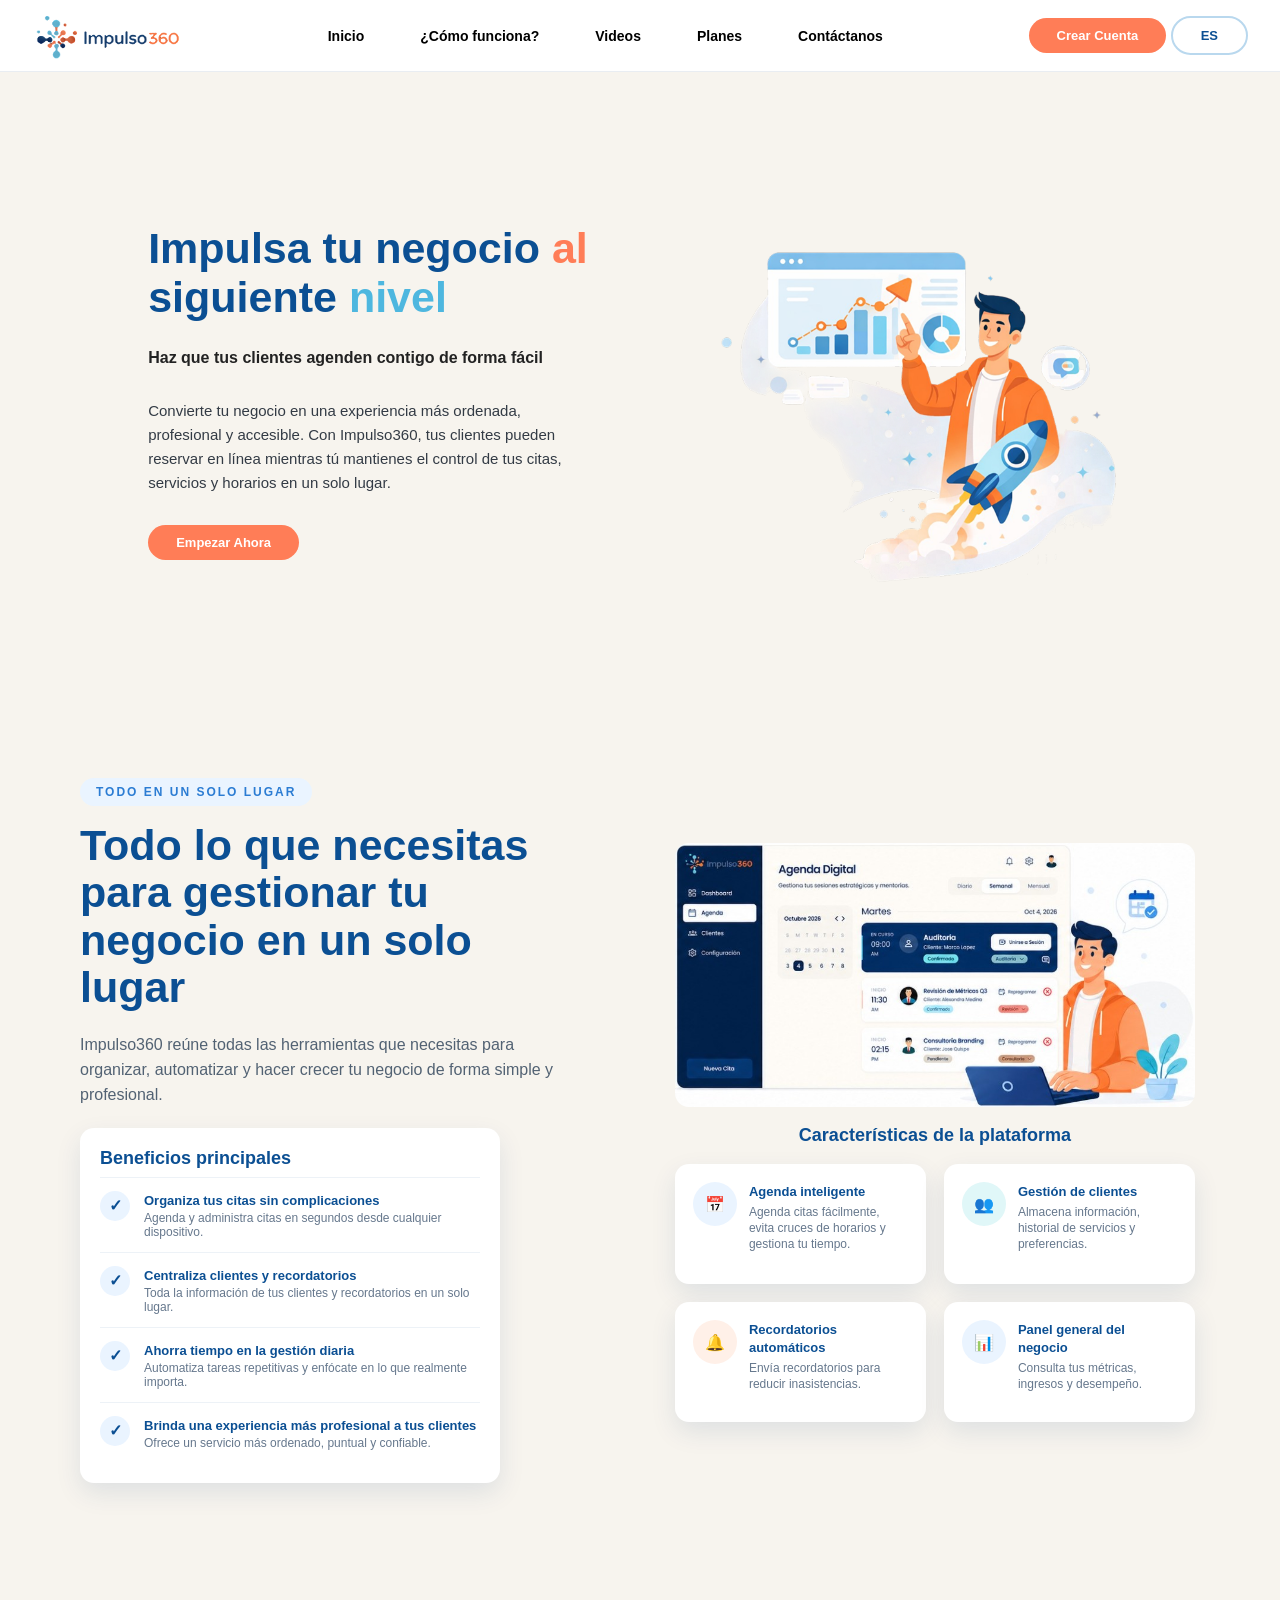
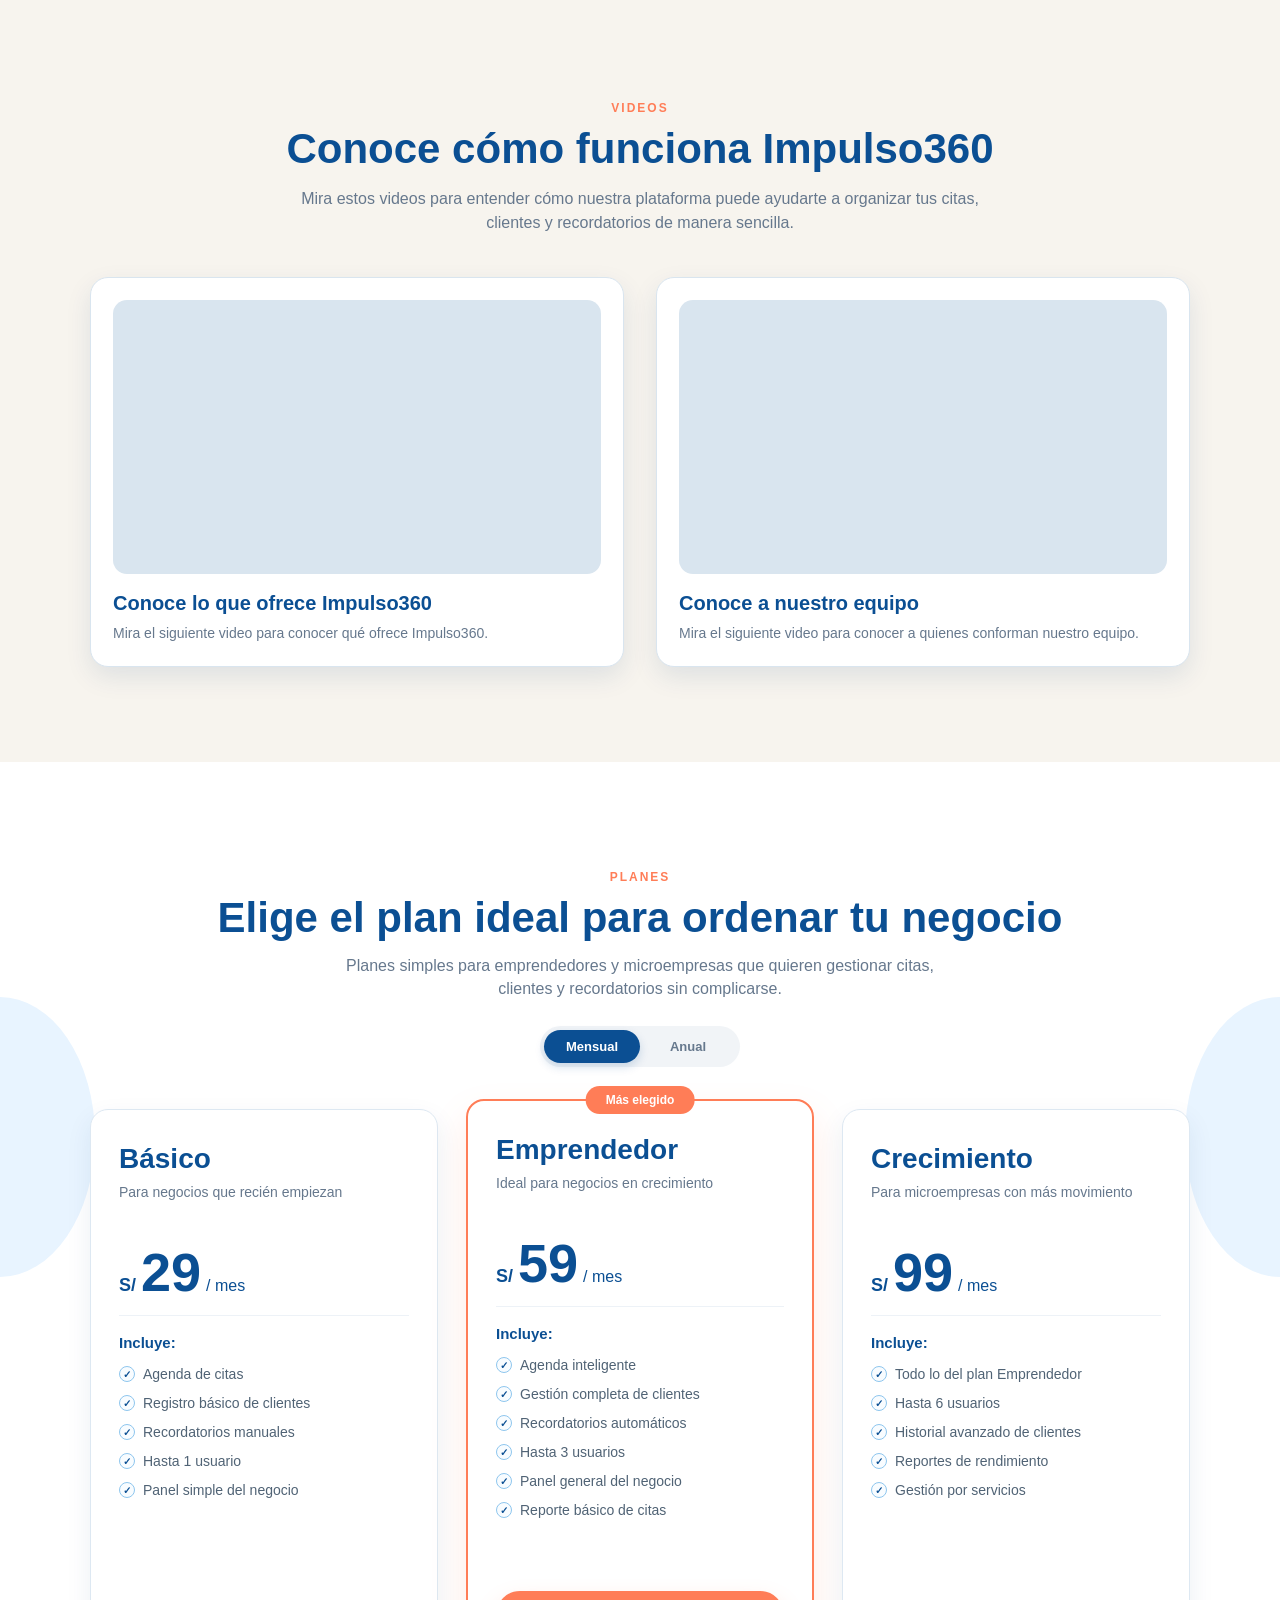
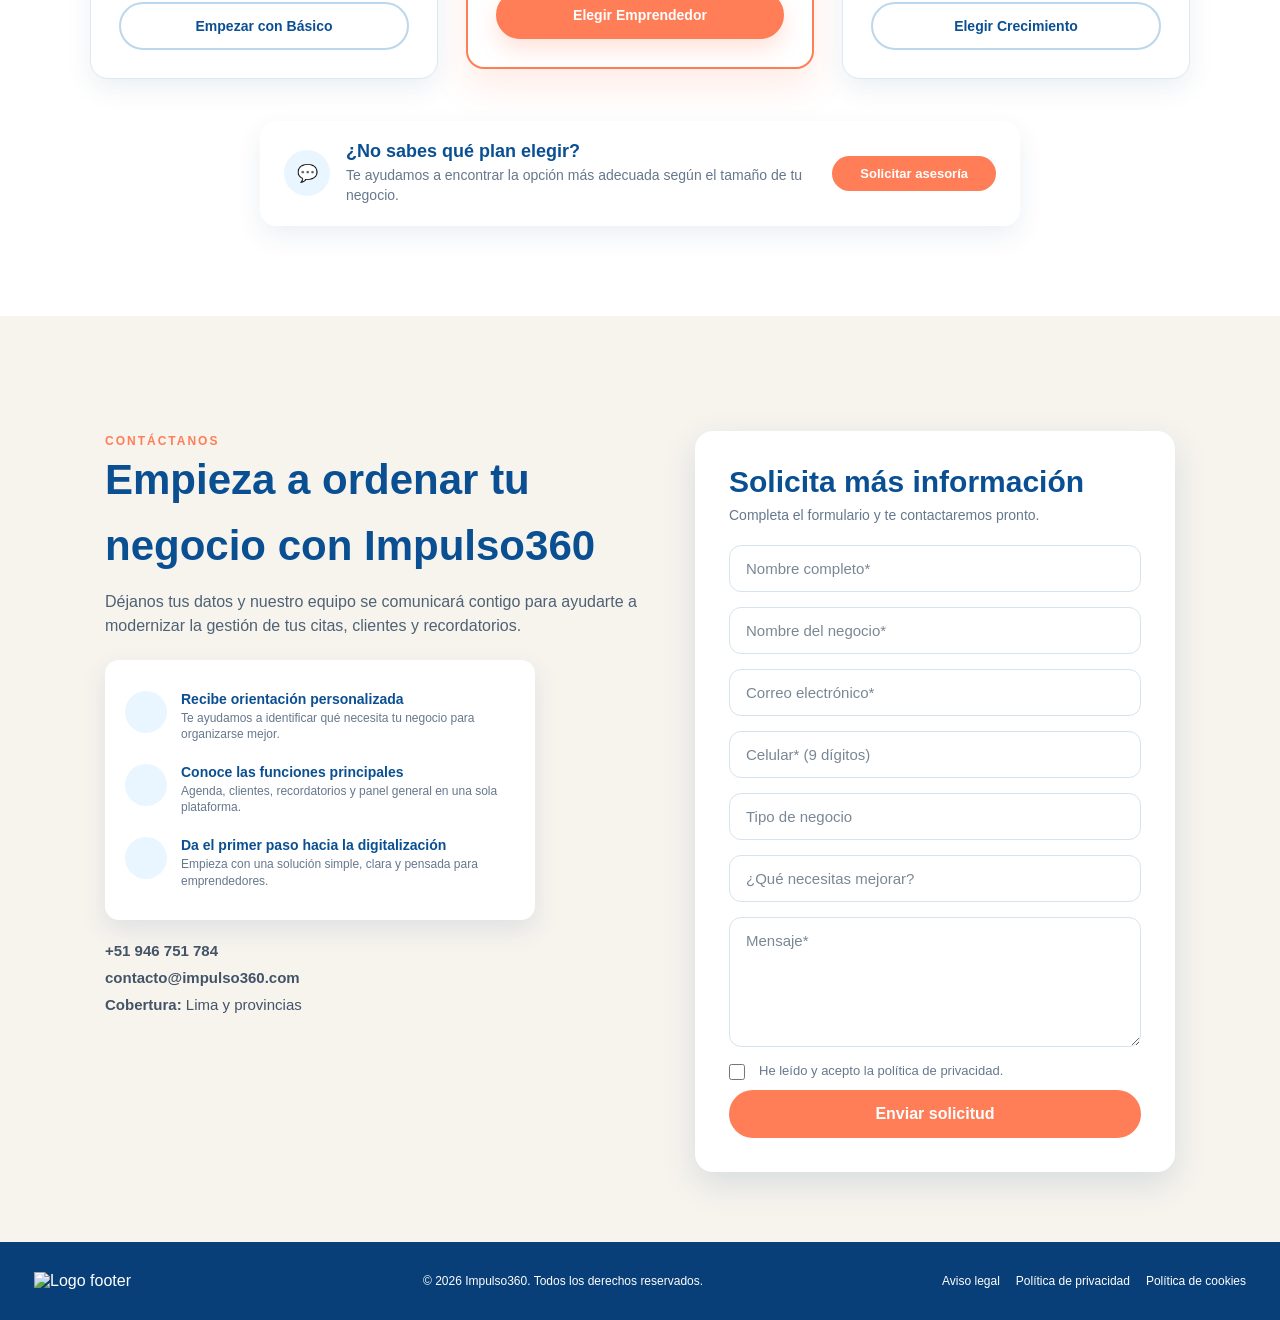
==== commit efb9e3f6: "feat:fix i18n for videos section" ====
--- a/index.html
+++ b/index.html
@@ -20,7 +20,7 @@
     <nav class="nav">
       <a href="#inicio" data-i18n="nav_home">Inicio</a>
       <a href="#como-funciona" data-i18n="nav_how">¿Cómo funciona?</a>
-       <a href="#videos">Videos</a>
+      <a href="#videos" data-i18n="nav_videos">Videos</a>
       <a href="#planes" data-i18n="nav_plans">Planes</a>
       <a href="#contactanos" data-i18n="nav_contact">Contáctanos</a>
     </nav>
@@ -149,9 +149,9 @@
 
 <section class="videos-section section" id="videos">
   <div class="videos-header">
-    <span class="section-label">VIDEOS</span>
-    <h2>Conoce cómo funciona Impulso360</h2>
-    <p>
+    <span class="section-label" data-i18n="section_videos">VIDEOS</span>
+    <h2 data-i18n="videos_title">Conoce cómo funciona Impulso360</h2>
+    <p data-i18n="videos_desc">
       Mira estos videos para entender cómo nuestra plataforma puede ayudarte a organizar tus citas,
       clientes y recordatorios de manera sencilla.
     </p>
@@ -160,20 +160,39 @@
   <div class="videos-grid">
     <div class="video-card">
       <div class="video-wrapper">
-        <iframe width="560" height="315" src="https://www.youtube.com/embed/VxOny58n3Q8?si=53YHRNg4kgoBM_sE" title="YouTube video player" frameborder="0" allow="accelerometer; autoplay; clipboard-write; encrypted-media; gyroscope; picture-in-picture; web-share" referrerpolicy="strict-origin-when-cross-origin" allowfullscreen></iframe>
-      </div>
-      <h3>Conoce lo que ofrece Impulso360 </h3>
-      <p>Mira el siguiente video para conocer que ofrece Impulso360.</p>
+        <iframe 
+          width="560" 
+          height="315" 
+          src="https://www.youtube.com/embed/VxOny58n3Q8?si=53YHRNg4kgoBM_sE" 
+          title="YouTube video player" 
+          frameborder="0" 
+          allow="accelerometer; autoplay; clipboard-write; encrypted-media; gyroscope; picture-in-picture; web-share" 
+          referrerpolicy="strict-origin-when-cross-origin" 
+          allowfullscreen>
+        </iframe>
+      </div>
+
+      <h3 data-i18n="video_1_title">Conoce lo que ofrece Impulso360</h3>
+      <p data-i18n="video_1_desc">Mira el siguiente video para conocer qué ofrece Impulso360.</p>
     </div>
 
     <div class="video-card">
       <div class="video-wrapper">
-      <iframe width="560" height="315" src="https://www.youtube.com/embed/bwFoSoURo3w?si=z9UStydYWEmjrDrw" title="YouTube video player" frameborder="0" allow="accelerometer; autoplay; clipboard-write; encrypted-media; gyroscope; picture-in-picture; web-share" referrerpolicy="strict-origin-when-cross-origin" allowfullscreen></iframe>
-    </div>
-      <h3>Conoce a nuestro Equipo </h3>
-      <p>Mira el siguiente video para conocer a quienes conforman nuestro equipo.</p>
-    
-     </div>
+        <iframe 
+          width="560" 
+          height="315" 
+          src="https://www.youtube.com/embed/bwFoSoURo3w?si=z9UStydYWEmjrDrw" 
+          title="YouTube video player" 
+          frameborder="0" 
+          allow="accelerometer; autoplay; clipboard-write; encrypted-media; gyroscope; picture-in-picture; web-share" 
+          referrerpolicy="strict-origin-when-cross-origin" 
+          allowfullscreen>
+        </iframe>
+      </div>
+
+      <h3 data-i18n="video_2_title">Conoce a nuestro equipo</h3>
+      <p data-i18n="video_2_desc">Mira el siguiente video para conocer a quienes conforman nuestro equipo.</p>
+    </div>
   </div>
 </section>
 
